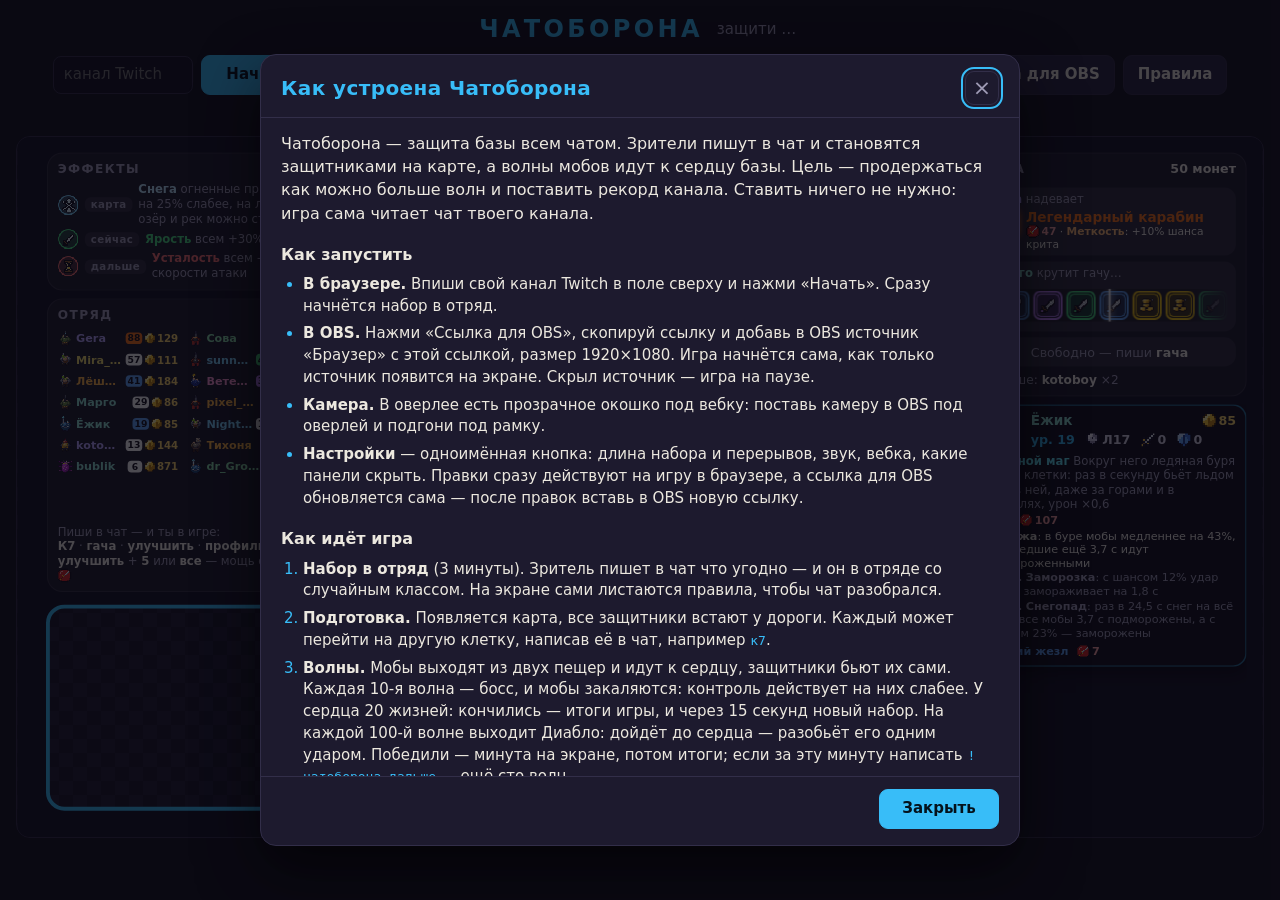
==== site/index.html @ 9165eec0 "Название в шапке ведёт на главную страницу сайта" ====
<!doctype html>
<html lang="ru">
<head>
<meta charset="utf-8">
<meta name="viewport" content="width=device-width, initial-scale=1">
<title>Чатоборона — защита базы всем чатом, игра для Twitch</title>
<meta name="description" content="Игра для чата Twitch на русском: зрители вступают в отряд, получают случайный класс и вместе защищают базу от волн мобов. Уровни копятся между играми, монеты тратятся на гачу. Играй в браузере или вставь ссылку в OBS — ставить ничего не нужно.">
<link rel="icon" href="data:image/svg+xml,%3Csvg xmlns='http://www.w3.org/2000/svg' viewBox='0 0 32 32'%3E%3Cpath d='M16 1.5 29 5.8v9.4c0 8-5.4 13.4-13 15.8C8.4 28.6 3 23.2 3 15.2V5.8z' fill='%231d4fd6'/%3E%3Cpath d='M16 1.5 3 5.8v9.4c0 8 5.4 13.4 13 15.8z' fill='%234f9cf9'/%3E%3Cpath d='M16 1.5V31' stroke='%230b1530' stroke-width='1.8'/%3E%3Cpath d='M7.2 8.6v8' stroke='%23dcefff' stroke-width='2' stroke-linecap='round'/%3E%3C/svg%3E">
<link rel="stylesheet" href="css/page.css">
</head>
<body>
<main class="page">
  <header class="top">
    <h1><a href="https://gamesonstream.ru/" title="Все игры">Чатоборона</a></h1>
    <p class="tagline" id="status">защити базу всем чатом</p>
    <form class="controls" id="start" autocomplete="off">
      <input type="text" id="s-channel" placeholder="канал Twitch" spellcheck="false" aria-label="Канал Twitch">
      <button type="submit" class="primary" id="play" disabled>Начать</button>
      <button type="button" id="pause" disabled>Пауза</button>
      <button type="button" id="next" title="Не ждать: сразу карта или следующая волна" disabled>Дальше</button>
      <button type="button" id="speed" title="Скорость игры: ×1, ×2 или ×3" disabled>×1</button>
      <button type="button" id="restart" title="Закончить эту игру и собрать отряд заново" disabled>Заново</button>
      <button type="button" id="reset" title="Обнулить уровни, счёт и рекорд" disabled>Сброс</button>
      <button type="button" id="toggle-settings" aria-expanded="false" aria-controls="settings">Настройки</button>
      <button type="button" id="toggle-link" aria-expanded="false" aria-controls="link-panel">Ссылка для OBS</button>
      <button type="button" id="open-rules">Правила</button>
    </form>
    <p class="author">Создано <a href="https://www.twitch.tv/sumaizu" target="_blank" rel="noopener">Sumaizu</a></p>
    <section class="panel popover" id="link-panel" hidden>
      <div class="row">
        <input type="text" id="link" readonly aria-label="Ссылка на оверлей">
        <button type="button" id="copy">Копировать</button>
      </div>
      <p class="status" id="link-status"></p>
      <p class="hint">Вставь ссылку в источник «Браузер» в OBS, размер 1920×1080. Игра начинается сама, как только источник появился на экране. Пока источник скрыт, игра стоит на паузе.</p>
    </section>
  </header>

  <div class="layout" id="layout">
    <div class="stage">
      <div class="screen">
        <iframe id="game" title="Чатоборона"></iframe>
        <p class="note" id="example-note">Пример: игроки и счёт выдуманные</p>
      </div>
    </div>

    <form class="panel settings" id="settings" autocomplete="off" hidden>
      <fieldset>
        <legend>Игра</legend>
        <div class="field">
          <label for="s-lobby">Набор в отряд</label>
          <div class="row"><input type="number" id="s-lobby" min="10" max="900"><span class="hint">секунд перед каждой игрой</span></div>
        </div>
        <div class="field">
          <label for="s-first_wave">До первой волны</label>
          <div class="row"><input type="number" id="s-first_wave" min="5" max="600"><span class="hint">секунд подготовки после появления карты</span></div>
        </div>
        <div class="field">
          <label for="s-wave_pause">Подготовка</label>
          <div class="row"><input type="number" id="s-wave_pause" min="3" max="300"><span class="hint">секунд между волнами</span></div>
        </div>
      </fieldset>

      <fieldset>
        <legend>Чат</legend>
        <label class="check">
          <input type="checkbox" id="s-chat_commands">
          <span>Команды для стримера и модераторов
            <span class="hint"><code>!чатоборона</code> — правила на экране, игра на паузе</span>
            <span class="hint"><code>!чатоборона-пауза</code> — пауза, ещё раз — продолжить</span>
            <span class="hint"><code>!чатоборона-дальше</code> — не ждать: сразу карта или волна</span>
            <span class="hint"><code>!чатоборона-заново</code> — новая игра</span>
            <span class="hint"><code>!чатоборона-сброс</code> — обнулить уровни и рекорд</span>
            <span class="hint"><code>а1 б2</code> — переставить защитника с клетки на клетку (только хозяин канала)</span>
          </span>
        </label>
      </fieldset>

      <fieldset>
        <legend>Уровни и рекорд</legend>
        <div class="field">
          <label for="s-reset_mode">Обнулять</label>
          <select id="s-reset_mode">
            <option value="never">только вручную: кнопкой или командой</option>
            <option value="day">каждый день</option>
            <option value="week">каждую неделю, в понедельник</option>
            <option value="month">каждый месяц, первого числа</option>
            <option value="timer">по таймеру</option>
          </select>
        </div>
        <div class="field" id="reset-hour-field">
          <label for="s-reset_hour">В котором часу</label>
          <div class="row"><input type="number" id="s-reset_hour" min="0" max="23"><span class="hint">часов, по времени компьютера с игрой</span></div>
        </div>
        <div class="field" id="reset-hours-field">
          <label for="s-reset_hours">Таймер</label>
          <div class="row"><span class="hint">каждые</span><input type="number" id="s-reset_hours" min="1" max="720"><span class="hint">часов</span></div>
        </div>
      </fieldset>

      <fieldset>
        <legend>Звук</legend>
        <label class="check"><input type="checkbox" id="s-sound"><span>Звуки игры</span></label>
        <div class="field">
          <label for="s-volume">Громкость</label>
          <div class="row">
            <input type="range" id="s-volume" min="0" max="100" step="5">
            <span class="hint" id="volume-text"></span>
            <button type="button" id="listen">Послушать</button>
          </div>
        </div>
      </fieldset>

      <fieldset>
        <legend>Вид</legend>
        <div class="split">
          <div class="group">
            <div class="switch" role="group" aria-label="Окошко под вебку">
              <button type="button" data-webcam="1">С вебкой</button><button type="button" data-webcam="0">Без вебки</button>
            </div>
          </div>
          <div class="group">
            <label class="check"><input type="checkbox" id="hide-chat"><span>Скрыть отряд и эффекты <span class="hint">вместе с окошком под вебку</span></span></label>
            <label class="check"><input type="checkbox" id="hide-side"><span>Убрать гачу и профили</span></label>
            <label class="check"><input type="checkbox" id="hide-bg"><span>Прозрачный фон</span></label>
          </div>
        </div>
      </fieldset>

      <div class="footer"><button type="button" class="quiet" id="defaults">Рекомендуемые настройки</button></div>
    </form>
  </div>
</main>
<dialog class="rules" id="rules" aria-labelledby="rules-title">
  <header class="rules-head">
    <h2 id="rules-title"></h2>
    <button type="button" class="rules-x" id="rules-x" aria-label="Закрыть">×</button>
  </header>
  <div class="rules-body" id="rules-body"></div>
  <footer class="rules-foot">
    <button type="button" class="primary" id="rules-close">Закрыть</button>
  </footer>
</dialog>
<script type="module" src="js/page.js"></script>
</body>
</html>
---- site/css/page.css ----
:root {
  color-scheme: dark;
  --bg: #14121f;
  --panel: #1d1a2e;
  --field: #131120;
  --line: #322e49;
  --ink: #ece8df;
  --muted: #9f9bb5;
  --accent: #38bdf8;
  --accent-ink: #04121c;
  --ok: #7fd9a2;
  --warn: #ffcf70;
}

* { box-sizing: border-box; }
[hidden] { display: none !important; }
html { height: 100%; background: var(--bg); }

body {
  height: 100%; margin: 0; padding: 12px 16px 16px; color: var(--ink); background: var(--bg);
  font: 15px/1.45 "Segoe UI", system-ui, -apple-system, Roboto, "Helvetica Neue", Arial, sans-serif;
}

p { margin: 0; }
code { font-family: Consolas, "Cascadia Mono", monospace; font-size: 13px; color: var(--accent); }
:focus-visible { outline: 2px solid var(--accent); outline-offset: 2px; }

.page { height: 100%; display: flex; flex-direction: column; gap: 12px; }
.top {
  position: relative; flex: none; align-self: center; max-width: 100%;
  display: flex; flex-wrap: wrap; align-items: center; justify-content: center; gap: 8px 14px;
}
h1 {
  margin: 0; font-size: 24px; font-weight: 900; letter-spacing: .14em; text-transform: uppercase;
  color: var(--accent);
}
h1 a { color: inherit; text-decoration: none; }
h1 a:hover { text-decoration: underline; }
.tagline {
  flex: none; width: clamp(84px, 100vw - 1452px, 240px); color: var(--muted);
  white-space: nowrap; overflow: hidden; text-overflow: ellipsis;
}
.tagline.ok { color: var(--ok); }
.tagline.warn { color: var(--warn); }
.controls { display: flex; flex-wrap: wrap; align-items: center; gap: 8px; }
.controls input { width: 140px; }
#play { min-width: 7.5em; }
#pause { min-width: 8em; }
#next { min-width: 6em; }
#restart { min-width: 6.2em; }
#reset { min-width: 5.6em; }
button.armed { border-color: var(--warn); color: var(--warn); }
.author { color: var(--muted); white-space: nowrap; }
.author a { color: var(--accent); font-weight: 700; text-decoration: none; }
.author a:hover { text-decoration: underline; }
.rules {
  width: min(760px, 94vw); max-height: 88vh; padding: 0; color: var(--ink); background: var(--panel);
  border: 1px solid var(--line); border-radius: 16px; box-shadow: 0 24px 60px rgba(0, 0, 0, .6);
}
.rules[open] { display: flex; flex-direction: column; }
.rules::backdrop { background: rgba(8, 6, 14, .72); }
.rules-head {
  display: flex; align-items: center; gap: 12px; padding: 16px 20px 12px; border-bottom: 1px solid var(--line);
}
.rules-head h2 {
  margin: 0; font-size: 20px; letter-spacing: .02em; text-transform: none; color: var(--accent); font-weight: 900;
}
.rules-x {
  margin-left: auto; width: 34px; height: 34px; padding: 0; font-size: 22px; line-height: 1; font-weight: 400;
  color: var(--muted); background: none;
}
.rules-x:hover { color: var(--ink); }
.rules-body { flex: 1; min-height: 0; overflow-y: auto; padding: 14px 20px 6px; }
.rules-body .lead { font-size: 16px; }
.rules-body h3 { margin: 18px 0 8px; font-size: 16px; font-weight: 800; color: var(--ink); }
.rules-body ul, .rules-body ol { margin: 0; padding-left: 22px; display: grid; gap: 6px; }
.rules-body li::marker { color: var(--accent); }
.rules-body a { color: var(--accent); }
.rules-body .note-line { margin-top: 8px; color: var(--muted); font-size: 14px; }
.rules-commands { margin: 0; display: grid; grid-template-columns: max-content minmax(0, 1fr); gap: 6px 14px; }
.rules-commands dt { white-space: nowrap; }
.rules-commands dd { margin: 0; color: var(--muted); }
.rules-foot { display: flex; justify-content: flex-end; padding: 12px 20px 16px; border-top: 1px solid var(--line); }
.rules-foot button { min-width: 8em; }
@media (max-width: 560px) {
  .rules-commands { grid-template-columns: minmax(0, 1fr); gap: 2px; }
  .rules-commands dd { margin-bottom: 6px; }
}

.popover {
  position: absolute; right: 0; top: calc(100% + 8px); z-index: 5; width: min(600px, 100%);
  box-shadow: 0 18px 44px rgba(0, 0, 0, .55);
}

.panel {
  background: var(--panel); border: 1px solid var(--line); border-radius: 14px; padding: 16px 18px; min-width: 0;
}
h2, legend {
  margin: 0 0 10px; padding: 0; font-size: 13px; font-weight: 700; letter-spacing: .1em; text-transform: uppercase;
  color: var(--muted);
}
.hint { color: var(--muted); font-size: 13px; }
.panel > .hint { margin-top: 8px; }

.layout {
  flex: 1; min-height: 0; display: grid; gap: 16px;
  grid-template: minmax(0, 1fr) / minmax(0, 1fr);
}
.layout.with-settings { grid-template-columns: minmax(0, 1fr) 400px; }
.stage { min-width: 0; min-height: 0; display: grid; place-items: start center; container-type: size; }
.screen {
  position: relative; width: 100%; height: 100%; border-radius: 14px; overflow: hidden;
  border: 1px solid var(--line);
  background: repeating-conic-gradient(#201d33 0% 25%, #191728 0% 50%) 0 0 / 28px 28px;
}
@supports (width: 1cqw) {
  .screen { width: min(100cqw, 100cqh * 16 / 9); height: auto; aspect-ratio: 16 / 9; }
}
.screen iframe { position: absolute; inset: 0; width: 100%; height: 100%; border: 0; color-scheme: light; }
.note {
  position: absolute; left: 50%; top: 4px; transform: translateX(-50%); padding: 2px 12px; border-radius: 999px;
  background: rgba(20, 18, 31, .9); border: 1px solid var(--line); color: var(--muted); font-size: 13px;
  white-space: nowrap; pointer-events: none;
}
.settings { min-height: 0; overflow-y: auto; }
@media (max-width: 900px) {
  html, body, .page { height: auto; }
  .layout, .layout.with-settings { grid-template: auto / minmax(0, 1fr); }
  .stage { container-type: normal; }
  .screen { width: 100%; height: auto; aspect-ratio: 16 / 9; }
  .settings { overflow-y: visible; }
}

button {
  font: inherit; font-weight: 600; color: var(--ink); background: #2a2642; border: 1px solid var(--line);
  border-radius: 9px; padding: 8px 14px; cursor: pointer;
}
button:hover { border-color: var(--muted); }
button:disabled { opacity: .5; cursor: default; }
button.primary { background: var(--accent); border-color: var(--accent); color: var(--accent-ink); }
button.quiet { background: none; color: var(--muted); font-weight: 400; }
button[aria-expanded="true"] { border-color: var(--accent); color: var(--accent); }

input, select {
  font: inherit; color: var(--ink); background: var(--field); border: 1px solid var(--line); border-radius: 8px;
  padding: 7px 10px; min-width: 0;
}
input[type=number] { width: 86px; }
input[type=color] { width: 54px; height: 34px; padding: 3px; }
input[type=range] {
  flex: 1 1 140px; max-width: 220px; padding: 0; border: 0; background: none; accent-color: var(--accent);
}
input[type=checkbox] { width: 17px; height: 17px; accent-color: var(--accent); flex: none; margin: 2px 0 0; }

.row { display: flex; flex-wrap: wrap; align-items: center; gap: 8px; }
.row > input[type=text] { flex: 1 1 140px; }

#link { font-family: Consolas, "Cascadia Mono", monospace; font-size: 13px; }
.status { margin-top: 10px; font-size: 14px; color: var(--muted); }
.status:empty { display: none; }
.status.warn { color: var(--warn); }

fieldset { border: 0; margin: 0 0 18px; padding: 0; display: grid; gap: 12px; min-width: 0; }
.split {
  display: grid; grid-template-columns: repeat(auto-fit, minmax(200px, 1fr)); gap: 12px 24px; align-items: start;
}
.group { display: grid; gap: 12px; min-width: 0; }
.field { display: grid; gap: 4px; min-width: 0; }
.field > label, .field > .label { font-weight: 600; }
.check { display: flex; gap: 9px; align-items: flex-start; }
.check span { display: block; }

.switch {
  display: inline-flex; justify-self: start; border: 1px solid var(--line); border-radius: 9px; overflow: hidden;
}
.switch button { border: 0; border-radius: 0; background: var(--field); color: var(--muted); white-space: nowrap; }
.switch button.on { background: var(--accent); color: var(--accent-ink); }

.footer { display: flex; justify-content: flex-end; }
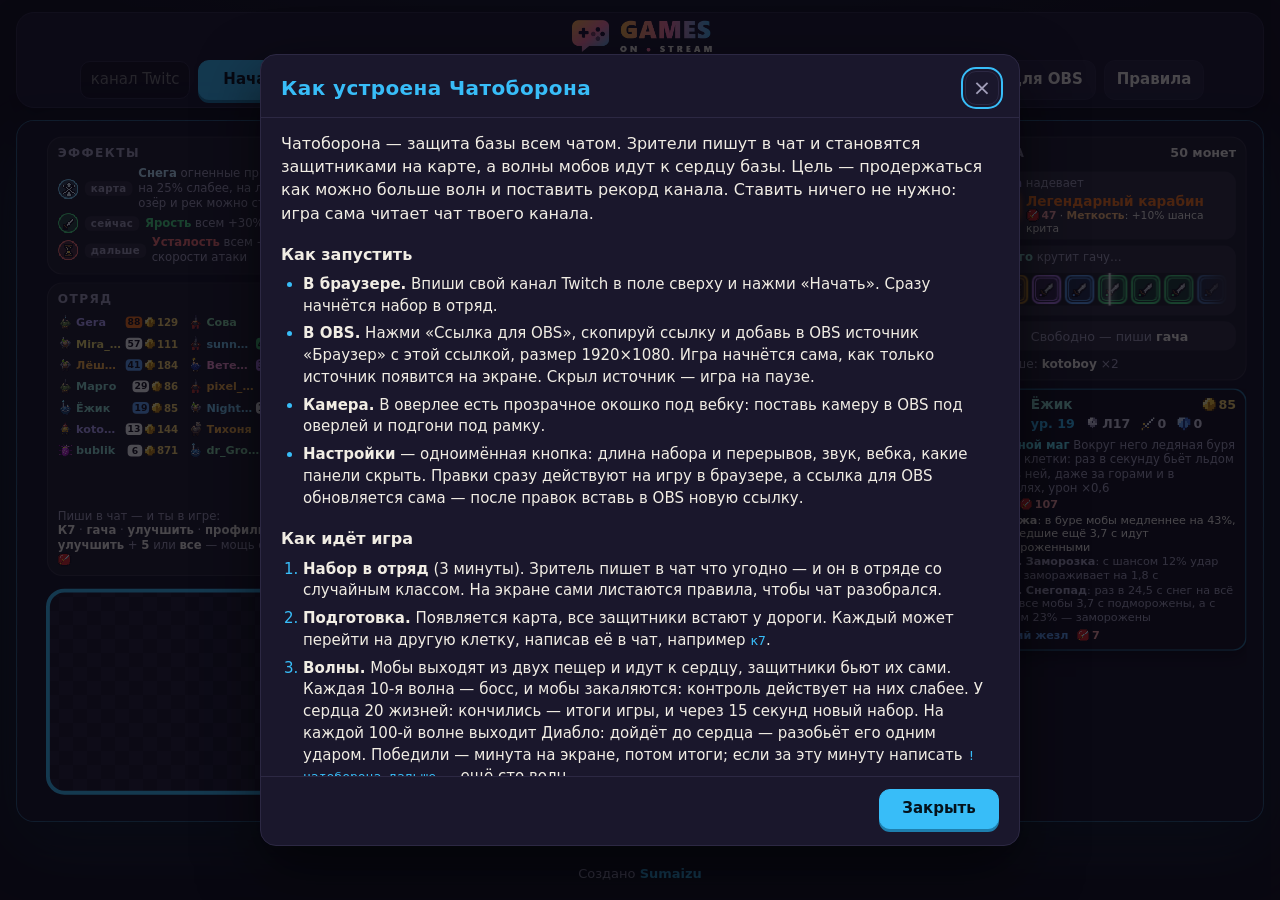
==== commit 531fdb0b: "Страница в стиле главной: логотип Games on Stream вместо названия, подпись внизу" ====
--- a/site/index.html
+++ b/site/index.html
@@ -11,8 +11,7 @@
 <body>
 <main class="page">
   <header class="top">
-    <h1><a href="https://gamesonstream.ru/" title="Все игры">Чатоборона</a></h1>
-    <p class="tagline" id="status">защити базу всем чатом</p>
+    <a class="logo" href="https://gamesonstream.ru/" title="Все игры"><img src="images/logo.png" alt="Games on Stream" width="527" height="121"></a>
     <form class="controls" id="start" autocomplete="off">
       <input type="text" id="s-channel" placeholder="канал Twitch" spellcheck="false" aria-label="Канал Twitch">
       <button type="submit" class="primary" id="play" disabled>Начать</button>
@@ -25,7 +24,6 @@
       <button type="button" id="toggle-link" aria-expanded="false" aria-controls="link-panel">Ссылка для OBS</button>
       <button type="button" id="open-rules">Правила</button>
     </form>
-    <p class="author">Создано <a href="https://www.twitch.tv/sumaizu" target="_blank" rel="noopener">Sumaizu</a></p>
     <section class="panel popover" id="link-panel" hidden>
       <div class="row">
         <input type="text" id="link" readonly aria-label="Ссылка на оверлей">
@@ -130,6 +128,10 @@
       <div class="footer"><button type="button" class="quiet" id="defaults">Рекомендуемые настройки</button></div>
     </form>
   </div>
+  <footer class="foot">
+    <p class="tagline" id="status"></p>
+    <p class="author">Создано <a href="https://www.twitch.tv/sumaizu" target="_blank" rel="noopener">Sumaizu</a></p>
+  </footer>
 </main>
 <dialog class="rules" id="rules" aria-labelledby="rules-title">
   <header class="rules-head">
--- a/site/css/page.css
+++ b/site/css/page.css
@@ -1,13 +1,16 @@
 :root {
   color-scheme: dark;
-  --bg: #14121f;
-  --panel: #1d1a2e;
-  --field: #131120;
-  --line: #322e49;
-  --ink: #ece8df;
-  --muted: #9f9bb5;
+  --bg: #0f0d19;
+  --panel: #1a172c;
+  --field: #120f1f;
+  --line: #2c2843;
+  --ink: #f1ede4;
+  --muted: #a29eb9;
   --accent: #38bdf8;
   --accent-ink: #04121c;
+  --accent-deep: #1e7fae;
+  --frame: rgba(56, 189, 248, .38);
+  --glow: rgba(56, 189, 248, .12);
   --ok: #7fd9a2;
   --warn: #ffcf70;
 }
@@ -17,7 +20,8 @@
 html { height: 100%; background: var(--bg); }
 
 body {
-  height: 100%; margin: 0; padding: 12px 16px 16px; color: var(--ink); background: var(--bg);
+  height: 100%; margin: 0; padding: 12px 16px 16px; color: var(--ink);
+  background: radial-gradient(1000px 360px at 50% -160px, var(--glow), transparent 70%) no-repeat, var(--bg);
   font: 15px/1.45 "Segoe UI", system-ui, -apple-system, Roboto, "Helvetica Neue", Arial, sans-serif;
 }
 
@@ -28,22 +32,26 @@
 .page { height: 100%; display: flex; flex-direction: column; gap: 12px; }
 .top {
   position: relative; flex: none; align-self: center; max-width: 100%;
-  display: flex; flex-wrap: wrap; align-items: center; justify-content: center; gap: 8px 14px;
+  display: flex; flex-wrap: wrap; align-items: center; justify-content: center; gap: 8px 12px;
+  padding: 7px 8px 7px 12px; border-radius: 18px; background: var(--panel); border: 1px solid var(--line);
+  box-shadow: 0 12px 32px rgba(0, 0, 0, .28);
 }
-h1 {
-  margin: 0; font-size: 24px; font-weight: 900; letter-spacing: .14em; text-transform: uppercase;
-  color: var(--accent);
+.logo { display: block; flex: none; border-radius: 8px; }
+.logo img { display: block; width: 140px; height: auto; transition: transform .15s; }
+.logo:hover img { transform: scale(1.04); }
+.foot {
+  flex: none; display: flex; flex-wrap: wrap; align-items: center; justify-content: center; gap: 2px 16px;
+  padding: 0 8px; font-size: 13px;
 }
-h1 a { color: inherit; text-decoration: none; }
-h1 a:hover { text-decoration: underline; }
 .tagline {
-  flex: none; width: clamp(84px, 100vw - 1452px, 240px); color: var(--muted);
+  flex: 0 1 auto; min-width: 0; color: var(--muted);
   white-space: nowrap; overflow: hidden; text-overflow: ellipsis;
 }
+.tagline:empty { display: none; }
 .tagline.ok { color: var(--ok); }
 .tagline.warn { color: var(--warn); }
 .controls { display: flex; flex-wrap: wrap; align-items: center; gap: 8px; }
-.controls input { width: 140px; }
+.controls input { width: 110px; }
 #play { min-width: 7.5em; }
 #pause { min-width: 8em; }
 #next { min-width: 6em; }
@@ -52,6 +60,9 @@
 button.armed { border-color: var(--warn); color: var(--warn); }
 .author { color: var(--muted); white-space: nowrap; }
 .author a { color: var(--accent); font-weight: 700; text-decoration: none; }
+@media (max-width: 560px) {
+  .author { white-space: normal; text-align: center; }
+}
 .author a:hover { text-decoration: underline; }
 .rules {
   width: min(760px, 94vw); max-height: 88vh; padding: 0; color: var(--ink); background: var(--panel);
@@ -93,7 +104,7 @@
 }
 
 .panel {
-  background: var(--panel); border: 1px solid var(--line); border-radius: 14px; padding: 16px 18px; min-width: 0;
+  background: var(--panel); border: 1px solid var(--line); border-radius: 18px; padding: 16px 18px; min-width: 0;
 }
 h2, legend {
   margin: 0 0 10px; padding: 0; font-size: 13px; font-weight: 700; letter-spacing: .1em; text-transform: uppercase;
@@ -109,8 +120,8 @@
 .layout.with-settings { grid-template-columns: minmax(0, 1fr) 400px; }
 .stage { min-width: 0; min-height: 0; display: grid; place-items: start center; container-type: size; }
 .screen {
-  position: relative; width: 100%; height: 100%; border-radius: 14px; overflow: hidden;
-  border: 1px solid var(--line);
+  position: relative; width: 100%; height: 100%; border-radius: 18px; overflow: hidden;
+  border: 1px solid var(--frame); box-shadow: 0 24px 70px var(--glow), 0 18px 40px rgba(0, 0, 0, .35);
   background: repeating-conic-gradient(#201d33 0% 25%, #191728 0% 50%) 0 0 / 28px 28px;
 }
 @supports (width: 1cqw) {
@@ -119,7 +130,7 @@
 .screen iframe { position: absolute; inset: 0; width: 100%; height: 100%; border: 0; color-scheme: light; }
 .note {
   position: absolute; left: 50%; top: 4px; transform: translateX(-50%); padding: 2px 12px; border-radius: 999px;
-  background: rgba(20, 18, 31, .9); border: 1px solid var(--line); color: var(--muted); font-size: 13px;
+  background: rgba(15, 13, 25, .9); border: 1px solid var(--line); color: var(--muted); font-size: 13px;
   white-space: nowrap; pointer-events: none;
 }
 .settings { min-height: 0; overflow-y: auto; }
@@ -132,17 +143,21 @@
 }
 
 button {
-  font: inherit; font-weight: 600; color: var(--ink); background: #2a2642; border: 1px solid var(--line);
-  border-radius: 9px; padding: 8px 14px; cursor: pointer;
+  font: inherit; font-weight: 700; color: var(--ink); background: #252139; border: 1px solid var(--line);
+  border-radius: 11px; padding: 8px 12px; cursor: pointer;
 }
 button:hover { border-color: var(--muted); }
 button:disabled { opacity: .5; cursor: default; }
-button.primary { background: var(--accent); border-color: var(--accent); color: var(--accent-ink); }
+button.primary {
+  background: var(--accent); border-color: var(--accent); color: var(--accent-ink);
+  box-shadow: 0 3px 0 var(--accent-deep);
+}
+button.primary:active:not(:disabled) { transform: translateY(2px); box-shadow: 0 1px 0 var(--accent-deep); }
 button.quiet { background: none; color: var(--muted); font-weight: 400; }
 button[aria-expanded="true"] { border-color: var(--accent); color: var(--accent); }
 
 input, select {
-  font: inherit; color: var(--ink); background: var(--field); border: 1px solid var(--line); border-radius: 8px;
+  font: inherit; color: var(--ink); background: var(--field); border: 1px solid var(--line); border-radius: 10px;
   padding: 7px 10px; min-width: 0;
 }
 input[type=number] { width: 86px; }
@@ -171,7 +186,7 @@
 .check span { display: block; }
 
 .switch {
-  display: inline-flex; justify-self: start; border: 1px solid var(--line); border-radius: 9px; overflow: hidden;
+  display: inline-flex; justify-self: start; border: 1px solid var(--line); border-radius: 11px; overflow: hidden;
 }
 .switch button { border: 0; border-radius: 0; background: var(--field); color: var(--muted); white-space: nowrap; }
 .switch button.on { background: var(--accent); color: var(--accent-ink); }
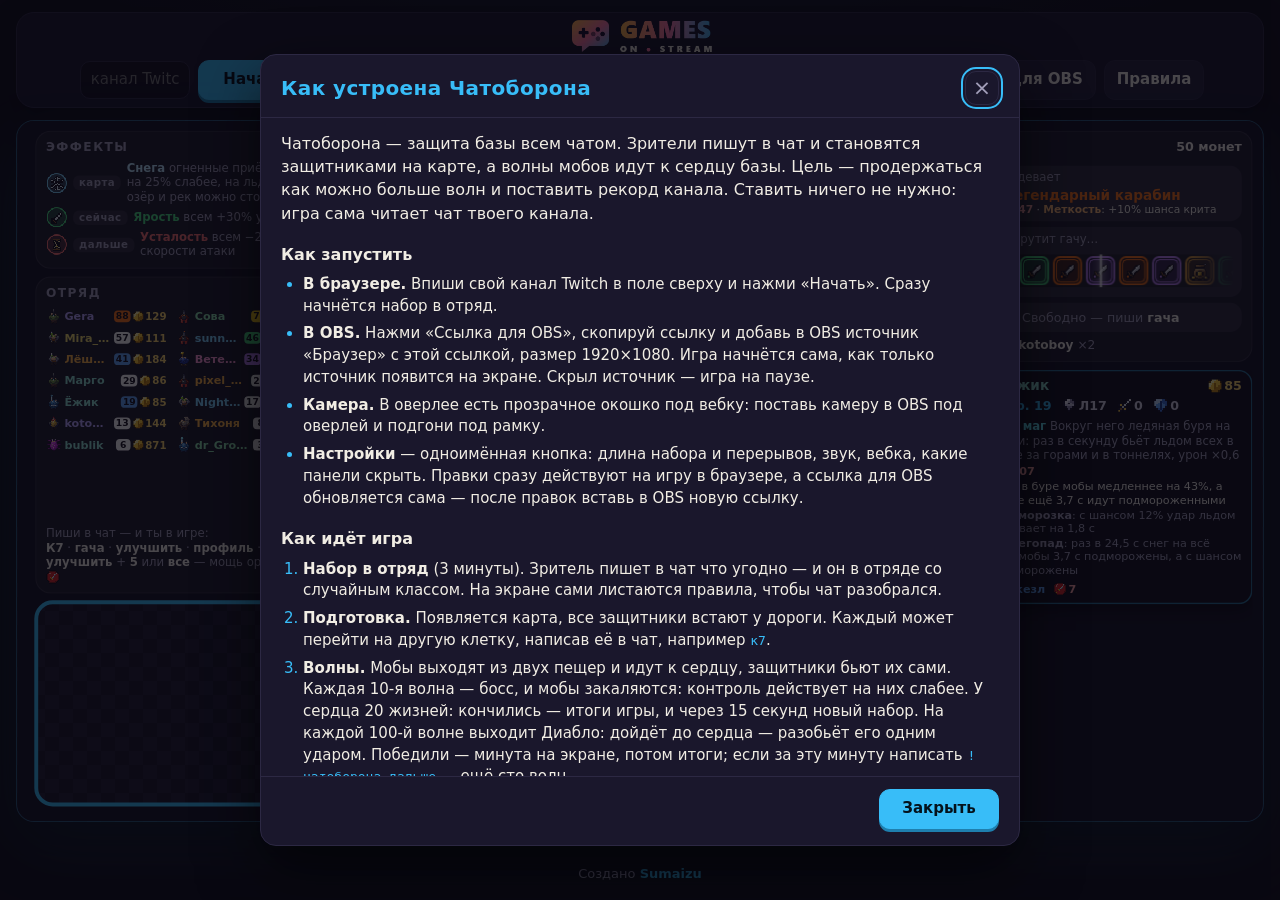
==== commit 1651b008: "Окошко под вебку: режим «Витубер»; обнуление только вручную, без галочек вида" ====
--- a/site/index.html
+++ b/site/index.html
@@ -75,28 +75,6 @@
       </fieldset>
 
       <fieldset>
-        <legend>Уровни и рекорд</legend>
-        <div class="field">
-          <label for="s-reset_mode">Обнулять</label>
-          <select id="s-reset_mode">
-            <option value="never">только вручную: кнопкой или командой</option>
-            <option value="day">каждый день</option>
-            <option value="week">каждую неделю, в понедельник</option>
-            <option value="month">каждый месяц, первого числа</option>
-            <option value="timer">по таймеру</option>
-          </select>
-        </div>
-        <div class="field" id="reset-hour-field">
-          <label for="s-reset_hour">В котором часу</label>
-          <div class="row"><input type="number" id="s-reset_hour" min="0" max="23"><span class="hint">часов, по времени компьютера с игрой</span></div>
-        </div>
-        <div class="field" id="reset-hours-field">
-          <label for="s-reset_hours">Таймер</label>
-          <div class="row"><span class="hint">каждые</span><input type="number" id="s-reset_hours" min="1" max="720"><span class="hint">часов</span></div>
-        </div>
-      </fieldset>
-
-      <fieldset>
         <legend>Звук</legend>
         <label class="check"><input type="checkbox" id="s-sound"><span>Звуки игры</span></label>
         <div class="field">
@@ -111,16 +89,10 @@
 
       <fieldset>
         <legend>Вид</legend>
-        <div class="split">
-          <div class="group">
-            <div class="switch" role="group" aria-label="Окошко под вебку">
-              <button type="button" data-webcam="1">С вебкой</button><button type="button" data-webcam="0">Без вебки</button>
-            </div>
-          </div>
-          <div class="group">
-            <label class="check"><input type="checkbox" id="hide-chat"><span>Скрыть отряд и эффекты <span class="hint">вместе с окошком под вебку</span></span></label>
-            <label class="check"><input type="checkbox" id="hide-side"><span>Убрать гачу и профили</span></label>
-            <label class="check"><input type="checkbox" id="hide-bg"><span>Прозрачный фон</span></label>
+        <div class="field">
+          <span class="label" id="webcam-label">Окошко под вебку</span>
+          <div class="switch" role="group" aria-labelledby="webcam-label">
+            <button type="button" data-webcam="none">Без вебки</button><button type="button" data-webcam="cam">С вебкой</button><button type="button" data-webcam="vtuber">Витубер</button>
           </div>
         </div>
       </fieldset>
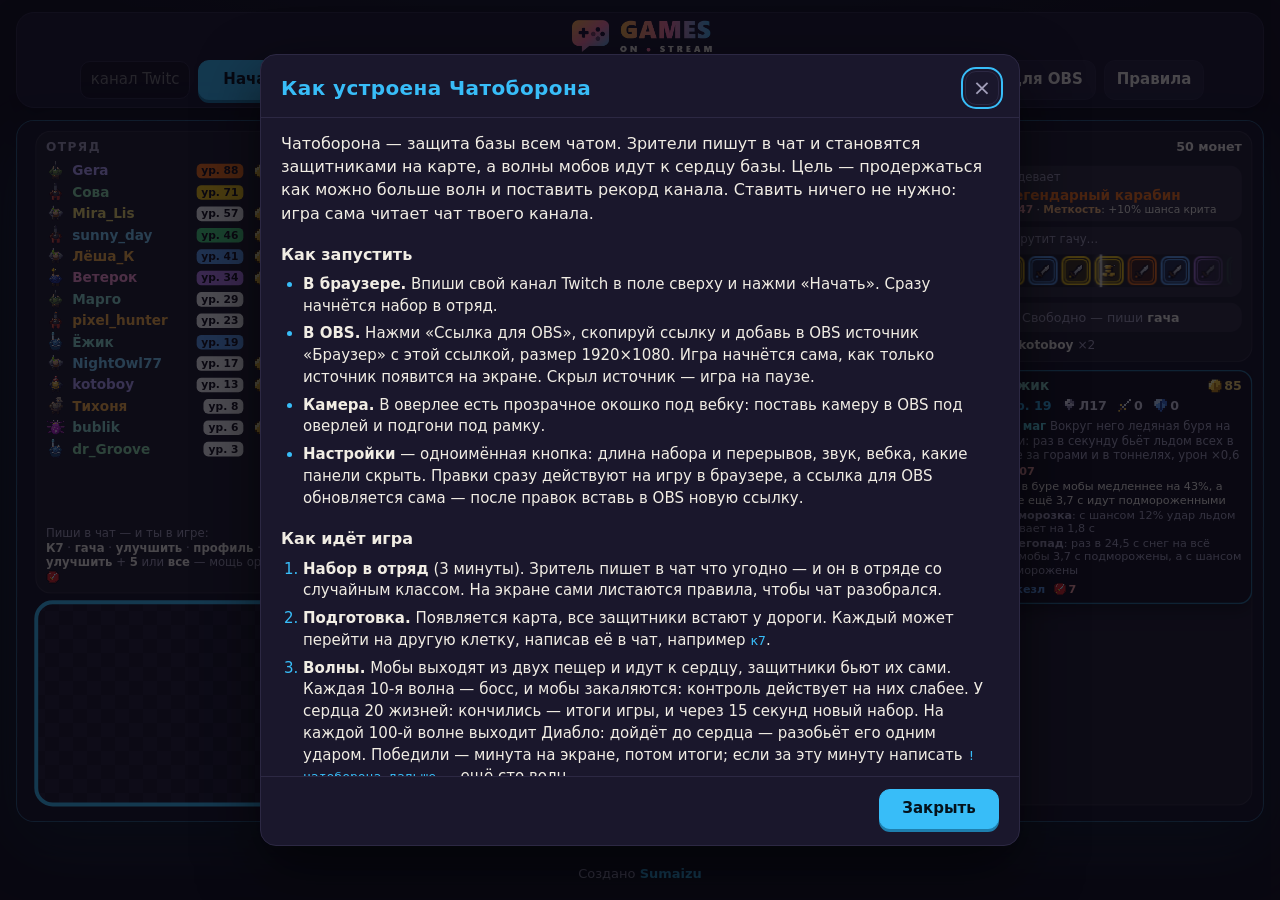
==== commit 1eec5486: "Статистика: игра сообщает сайту канал и время игры; тест божественного оружия не зависит от рода наз" ====
--- a/site/index.html
+++ b/site/index.html
@@ -30,7 +30,7 @@
         <button type="button" id="copy">Копировать</button>
       </div>
       <p class="status" id="link-status"></p>
-      <p class="hint">Вставь ссылку в источник «Браузер» в OBS, размер 1920×1080. Игра начинается сама, как только источник появился на экране. Пока источник скрыт, игра стоит на паузе.</p>
+      <p class="hint">Вставь ссылку в источник «Браузер» в OBS, размер 1920×1080. Игра начинается сама, как только источник появился на экране. Пока источник скрыт, игра стоит на паузе. Игра сообщает сайту название канала и время игры — только для статистики автора, кто играет.</p>
     </section>
   </header>
 
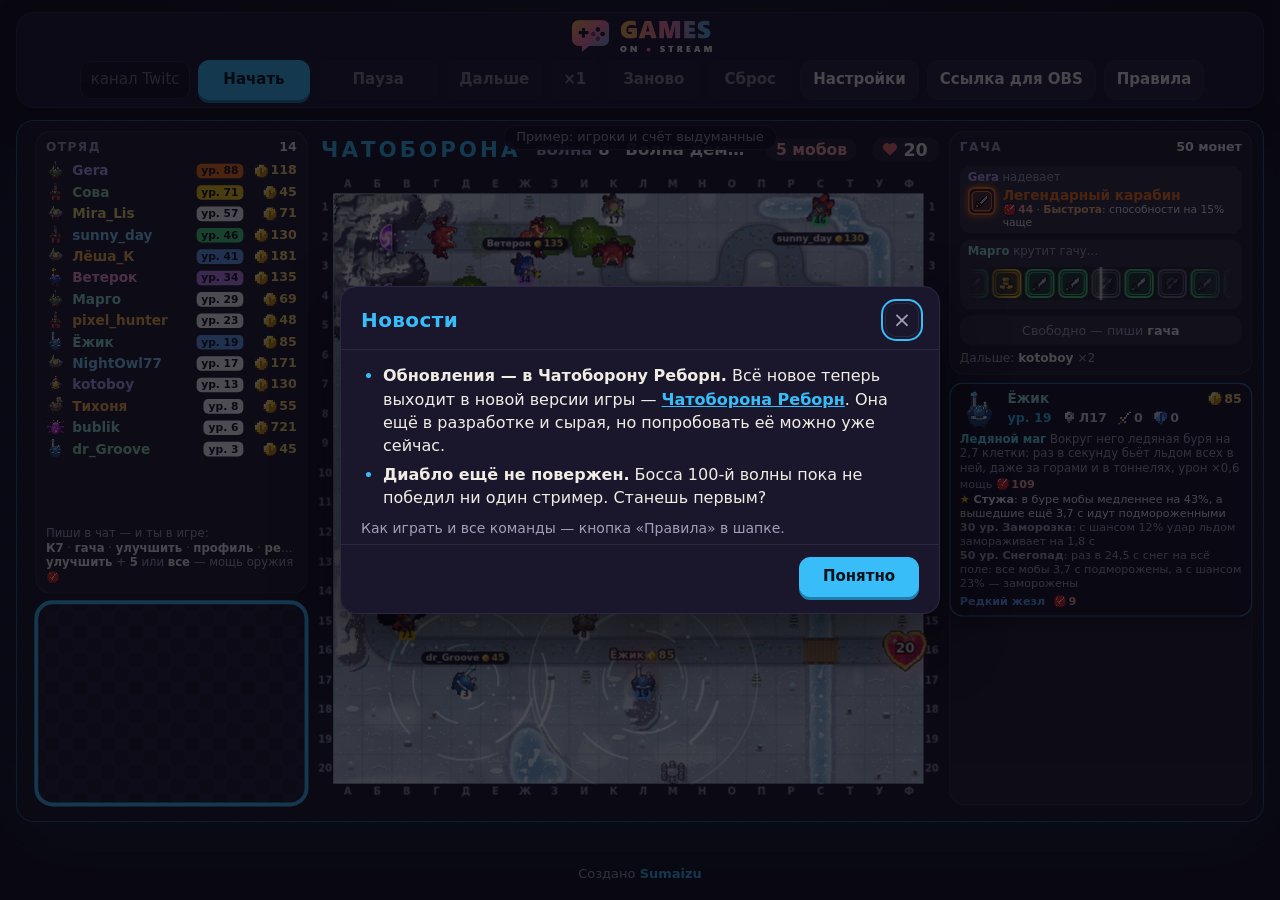
==== commit 2afd6302: "Новости вместо правил при открытии, волны 91–99 легче, Диабло убиваемый, «Второй шанс» стирает волну" ====
--- a/site/index.html
+++ b/site/index.html
@@ -105,6 +105,22 @@
     <p class="author">Создано <a href="https://www.twitch.tv/sumaizu" target="_blank" rel="noopener">Sumaizu</a></p>
   </footer>
 </main>
+<dialog class="rules news" id="news" aria-labelledby="news-title">
+  <header class="rules-head">
+    <h2 id="news-title">Новости</h2>
+    <button type="button" class="rules-x" id="news-x" aria-label="Закрыть">×</button>
+  </header>
+  <div class="rules-body">
+    <ul class="news-list">
+      <li><b>Обновления — в Чатоборону Реборн.</b> Всё новое теперь выходит в новой версии игры — <a href="reborn/">Чатоборона Реборн</a>. Она ещё в разработке и сырая, но попробовать её можно уже сейчас.</li>
+      <li><b>Диабло ещё не повержен.</b> Босса 100-й волны пока не победил ни один стример. Станешь первым?</li>
+    </ul>
+    <p class="note-line">Как играть и все команды — кнопка «Правила» в шапке.</p>
+  </div>
+  <footer class="rules-foot">
+    <button type="button" class="primary" id="news-close">Понятно</button>
+  </footer>
+</dialog>
 <dialog class="rules" id="rules" aria-labelledby="rules-title">
   <header class="rules-head">
     <h2 id="rules-title"></h2>
--- a/site/css/page.css
+++ b/site/css/page.css
@@ -93,6 +93,10 @@
 .rules-commands dd { margin: 0; color: var(--muted); }
 .rules-foot { display: flex; justify-content: flex-end; padding: 12px 20px 16px; border-top: 1px solid var(--line); }
 .rules-foot button { min-width: 8em; }
+.news { width: min(600px, 94vw); }
+.news-list { margin: 0; padding-left: 22px; display: grid; gap: 12px; font-size: 16px; line-height: 1.45; }
+.news-list b { color: var(--ink); }
+.news-list a { color: var(--accent); font-weight: 700; }
 @media (max-width: 560px) {
   .rules-commands { grid-template-columns: minmax(0, 1fr); gap: 2px; }
   .rules-commands dd { margin-bottom: 6px; }
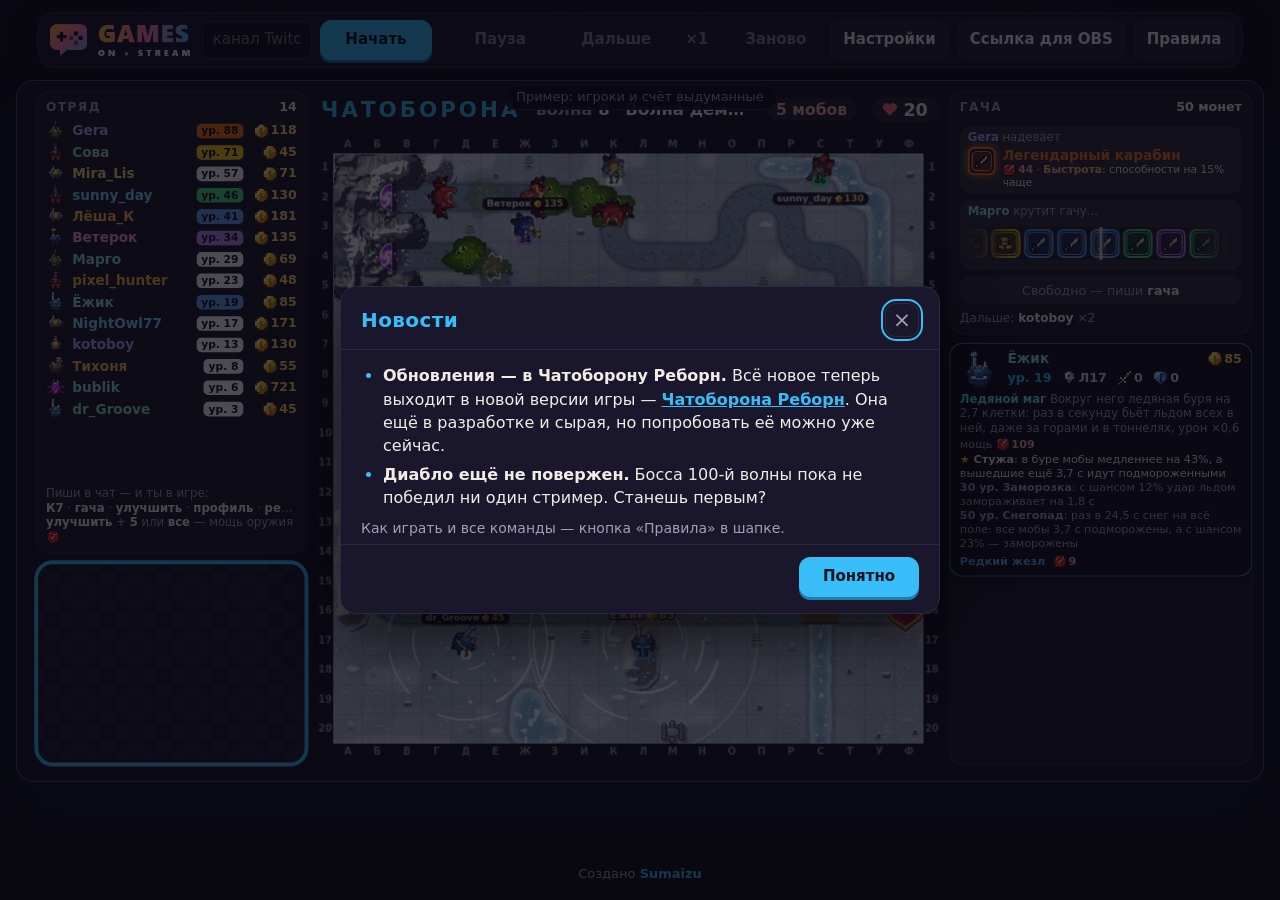
==== commit 2c38c4e0: "Реборн: стили, тик и реакции стихий, маг огня заново; плашка альфы; «Сброс» в настройках" ====
--- a/site/index.html
+++ b/site/index.html
@@ -19,7 +19,6 @@
       <button type="button" id="next" title="Не ждать: сразу карта или следующая волна" disabled>Дальше</button>
       <button type="button" id="speed" title="Скорость игры: ×1, ×2 или ×3" disabled>×1</button>
       <button type="button" id="restart" title="Закончить эту игру и собрать отряд заново" disabled>Заново</button>
-      <button type="button" id="reset" title="Обнулить уровни, счёт и рекорд" disabled>Сброс</button>
       <button type="button" id="toggle-settings" aria-expanded="false" aria-controls="settings">Настройки</button>
       <button type="button" id="toggle-link" aria-expanded="false" aria-controls="link-panel">Ссылка для OBS</button>
       <button type="button" id="open-rules">Правила</button>
@@ -97,6 +96,13 @@
         </div>
       </fieldset>
 
+      <fieldset>
+        <legend>Уровни и рекорд</legend>
+        <div class="field">
+          <div class="row"><button type="button" id="reset" title="Обнулить уровни, счёт и рекорд" disabled>Сброс</button><span class="hint">обнулить уровни, счёт и рекорд канала — нажать дважды, пока идёт игра</span></div>
+        </div>
+      </fieldset>
+
       <div class="footer"><button type="button" class="quiet" id="defaults">Рекомендуемые настройки</button></div>
     </form>
   </div>
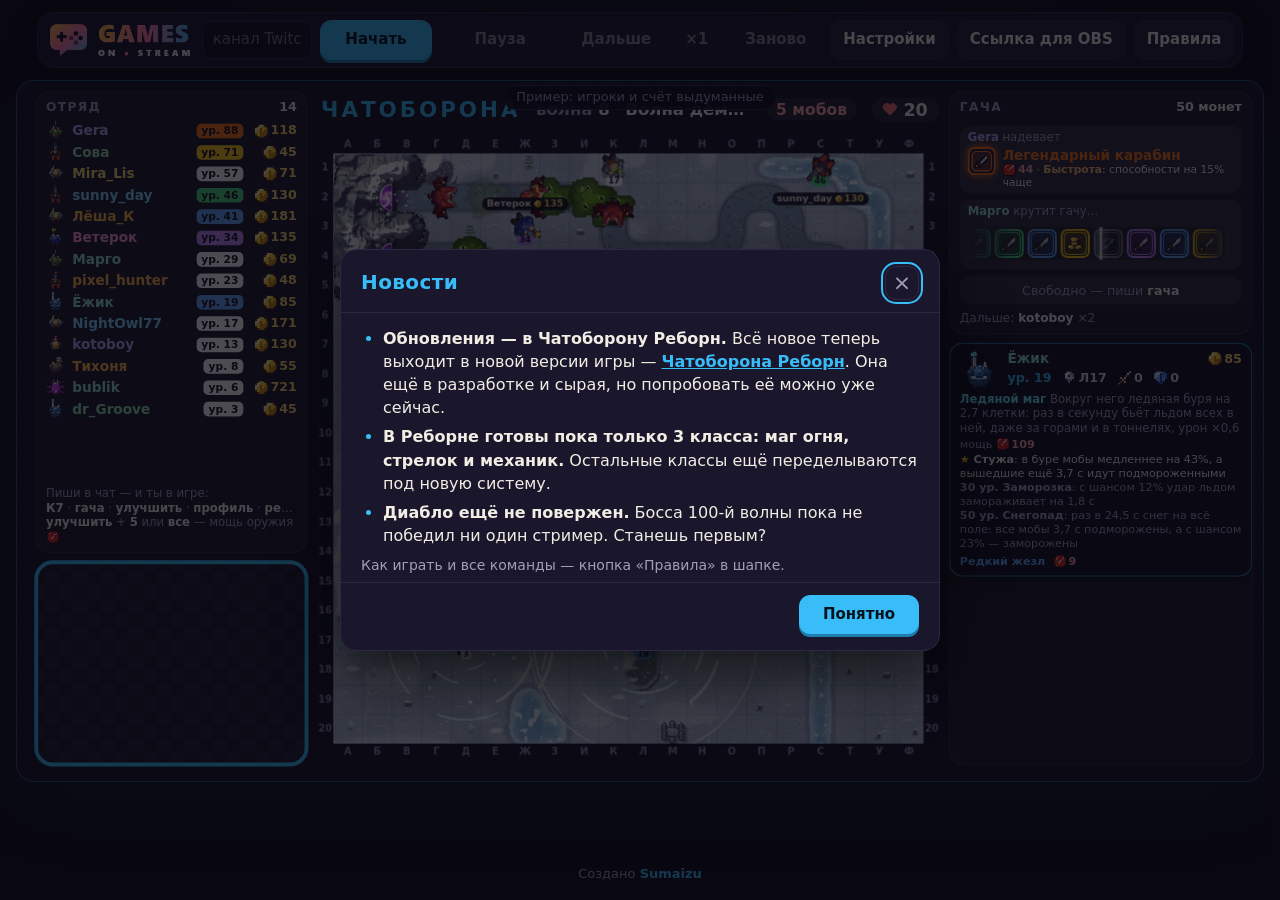
==== commit 83b96b14: "Новости: в Реборне пока готовы только 3 класса — маг огня, стрелок и механик" ====
--- a/site/index.html
+++ b/site/index.html
@@ -119,6 +119,7 @@
   <div class="rules-body">
     <ul class="news-list">
       <li><b>Обновления — в Чатоборону Реборн.</b> Всё новое теперь выходит в новой версии игры — <a href="reborn/">Чатоборона Реборн</a>. Она ещё в разработке и сырая, но попробовать её можно уже сейчас.</li>
+      <li><b>В Реборне готовы пока только 3 класса: маг огня, стрелок и механик.</b> Остальные классы ещё переделываются под новую систему.</li>
       <li><b>Диабло ещё не повержен.</b> Босса 100-й волны пока не победил ни один стример. Станешь первым?</li>
     </ul>
     <p class="note-line">Как играть и все команды — кнопка «Правила» в шапке.</p>
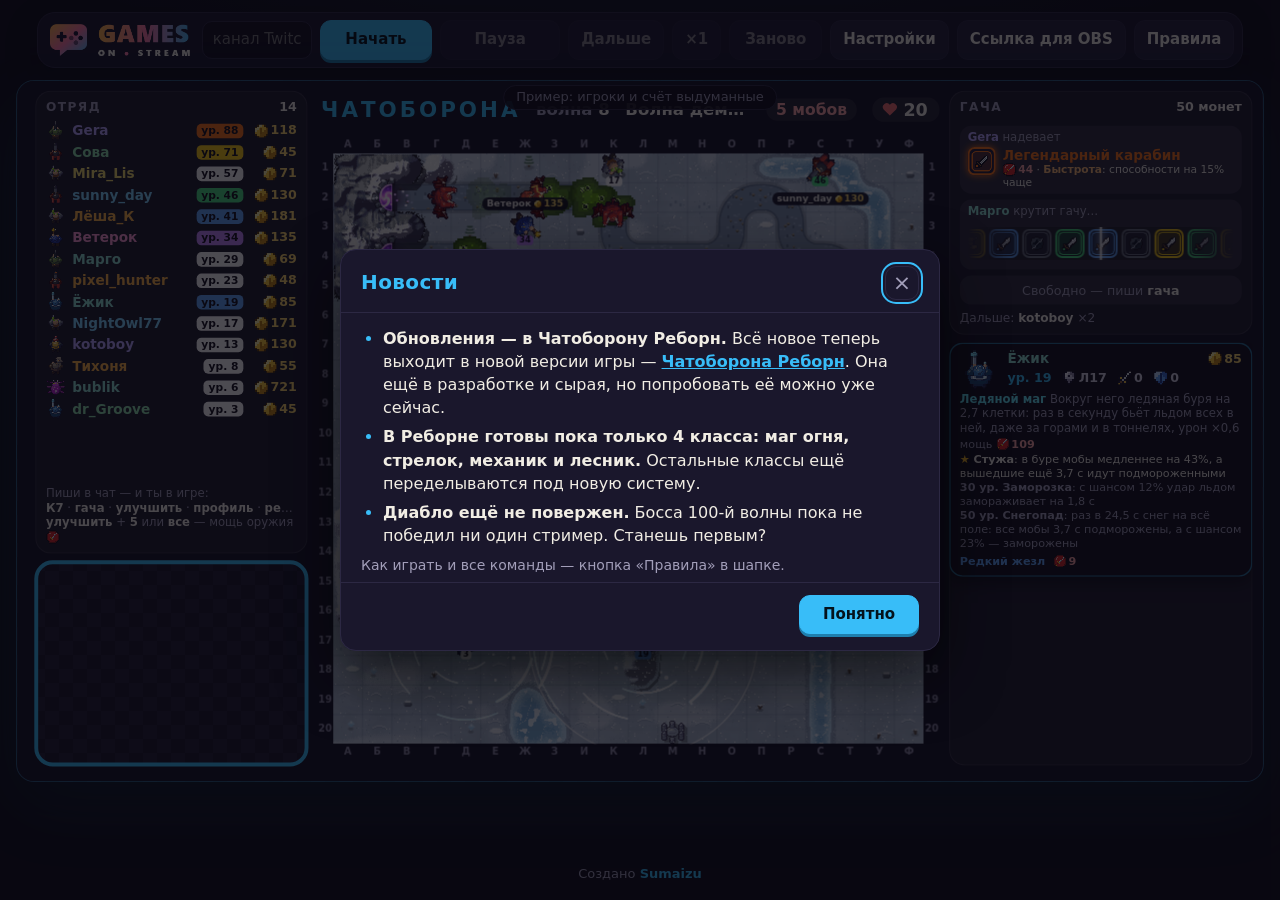
==== commit 333f0831: "Реборн: охотника и алхимика заменил лесник; лук боком под наклоном, стрела накладывается моделькой; " ====
--- a/site/index.html
+++ b/site/index.html
@@ -119,7 +119,7 @@
   <div class="rules-body">
     <ul class="news-list">
       <li><b>Обновления — в Чатоборону Реборн.</b> Всё новое теперь выходит в новой версии игры — <a href="reborn/">Чатоборона Реборн</a>. Она ещё в разработке и сырая, но попробовать её можно уже сейчас.</li>
-      <li><b>В Реборне готовы пока только 3 класса: маг огня, стрелок и механик.</b> Остальные классы ещё переделываются под новую систему.</li>
+      <li><b>В Реборне готовы пока только 4 класса: маг огня, стрелок, механик и лесник.</b> Остальные классы ещё переделываются под новую систему.</li>
       <li><b>Диабло ещё не повержен.</b> Босса 100-й волны пока не победил ни один стример. Станешь первым?</li>
     </ul>
     <p class="note-line">Как играть и все команды — кнопка «Правила» в шапке.</p>
